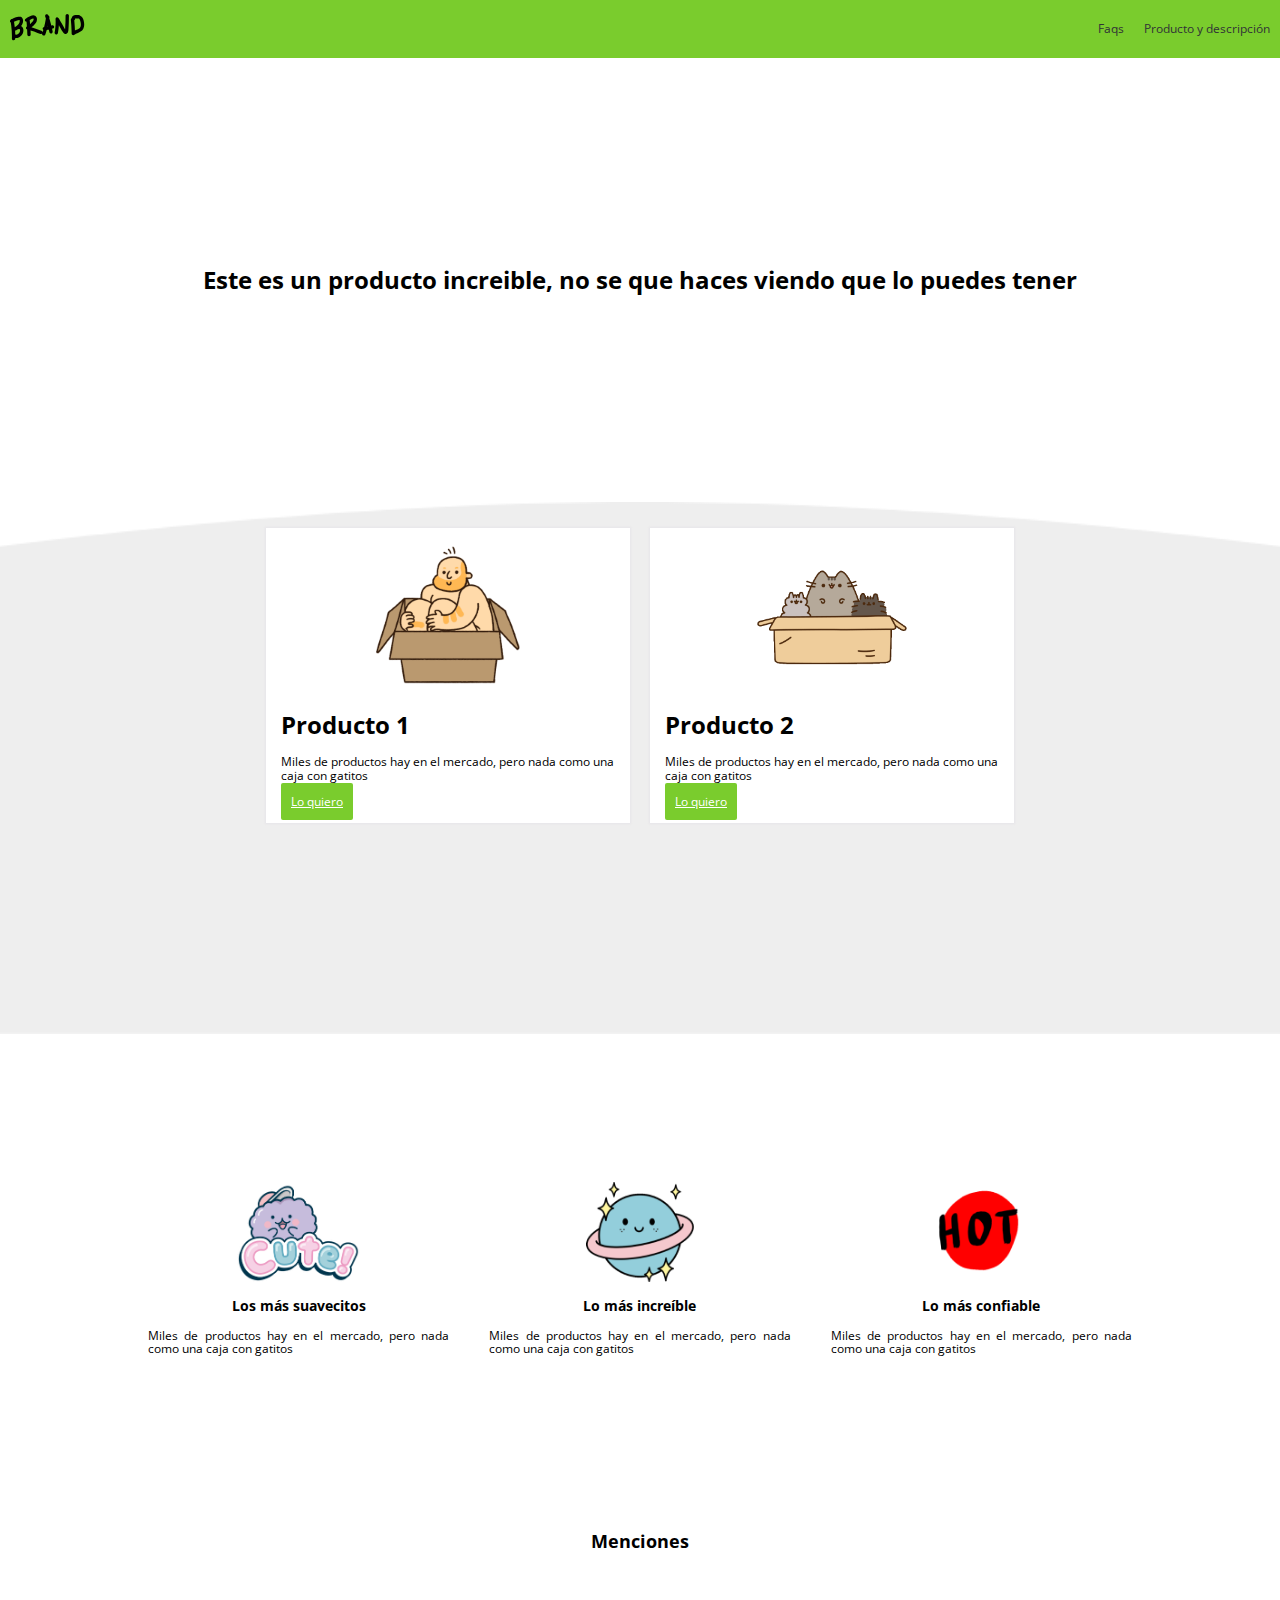
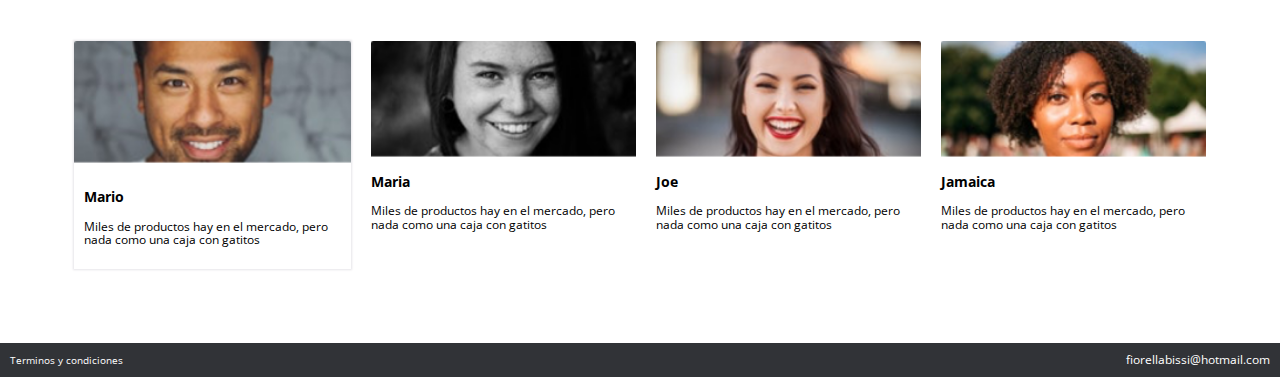
==== index.html @ ae4dc336 "Proyecto completo" ====
<!DOCTYPE html>
<html lang="es">
<head>
    <meta charset="UTF-8">
    <meta name="viewport" content="width=device-width, initial-scale=1.0">
    <link rel="stylesheet" href="css/animation.css">
    <link rel="stylesheet" href="css/normalize.css">
    <link rel="stylesheet" href="css/estilos.css">
    <link rel="stylesheet" href="css/mobile.css">
    <title>Brand</title>
</head>
<body>
    <!-- Aqui empieza el navbar -->
    <nav class="fadeInDown">
        <div class="brand_image">
            <img  src="images/logo.png" alt="logo">
        </div>
        <div class="nav_options">
            <ul>
                <li><a href="faqs.html">Faqs</a></li>
                <li><a href="producto.html">Producto y descripción</a></li>
            </ul>
        </div>
    </nav>
    <!-- Aqui termina el navbar -->

    <h1 class="main_section fadeIn">
        Este es  un producto increible, no se que haces viendo que lo puedes tener
    </h1>
    <!-- Inicia Productos -->
    <div class="products">
       <div class="product fadeInUp">
           <div class="content">
               <div class="img_content">
                   <img src="images/box1.png" alt="Producto 1">
               </div>
               <h1>Producto 1</h1>
               <p>Miles de productos hay en el mercado, pero nada 
                como una caja con
                gatitos</p>
                <a href="venta.html" class="main_button">Lo quiero</a>
           </div>
       </div>
       <div class="product fadeInUp">
        <div class="content">
            <div class="img_content">
                <img src="images/box2.png" alt="Producto 2">
            </div>
            <h1>Producto 2</h1>
            <p>Miles de productos hay en el mercado, pero nada 
                como una caja con
                gatitos</p>
            <a href="venta.html" class="main_button">Lo quiero</a>
        </div>
    </div>
    </div>
    <!-- Fin Productos -->
    <!-- Inicio Beneficios -->
    <section class="beneficios">
        <div class="beneficio">
            <div class="content_beneficio">
                <img src="images/b1.png" alt="">
                <h3>Los más suavecitos</h3>
                <p class="text_beneficio">Miles de productos hay en el mercado, pero nada 
                    como una caja con
                    gatitos</p>
            </div>

        </div>
        <div class="beneficio">
            <div class="content_beneficio">
                <img src="images/b2.png" alt="">
                <h3>Lo más increíble</h3>
                <p class="text_beneficio">Miles de productos hay en el mercado, pero nada 
                    como una caja con
                    gatitos</p>
            </div>
        </div>
        <div class="beneficio">
                <div class="content_beneficio">
                    <img src="images/b3.png" alt="">
                    <h3>Lo más confiable</h3>
                    <p class="text_beneficio">Miles de productos hay en el mercado, pero nada 
                    como una caja con
                    gatitos</p>
                </div>
        </div>
    </section>
    <!-- Fin Beneficios -->
    <h2 class="title_menc">
        Menciones
    </h2>
    <!-- Inicio Menciones -->
    <section class="mentions">
        <div class="mention">
            <div class="content_mention">
                <img src="images/p1.png" alt="">
                <div class="text">
                    <h3>Mario</h3>
                    <p>Miles de productos hay en el mercado, pero nada 
                        como una caja con
                        gatitos</p>
                </div>
            </div>
        </div>
        <div class="mention">
                <div class="mention_img">
                    <img src="images/p2.png" alt="">
                </div>
                <h3>Maria</h3>
                <p>Miles de productos hay en el mercado, pero nada 
                    como una caja con
                    gatitos</p>
        </div>
        <div class="mention">
                <div class="mention_img">
                    <img src="images/p3.png" alt="">
                </div>
                <h3>Joe</h3>
                <p>Miles de productos hay en el mercado, pero nada 
                    como una caja con
                    gatitos</p>
        </div>
        <div class="mention">
                <div class="mention_img">
                    <img src="images/p4.png" alt="">
                </div>
                <h3>Jamaica</h3>
                <p>Miles de productos hay en el mercado, pero nada 
                    como una caja con
                    gatitos</p>
        </div>
    </section>
    <!-- Fin Menciones -->
    <!-- Inicio Footer -->
    <footer>
        <a href="#"><small>
            Terminos y condiciones
        </small></a>
        <a href="mailto:fiorellabissi@hotmail.com">fiorellabissi@hotmail.com</a>
    </footer>
    <!-- Fin Footer -->
</body>
</html>
---- css/animation.css ----
.fadeIn{
    -webkit-animation-duration: 4s;
    animation-duration: 4s;
    -webkit-animation-fill-mode: both;
    animation-fill-mode: both;
    -webkit-animation-name: fadeIn;
    animation-name: fadeIn;
}

@keyframes fadeIn {
    from{
        opacity: 0;
    }
    to{
        opacity: 1;
    }
}

.fadeInDown{
    -webkit-animation-duration: 1s;
    animation-duration: 1s;
    -webkit-animation-fill-mode: both;
    animation-fill-mode: both;
    -webkit-animation-name: fadeInDown;
    animation-name: fadeInDown;
}

@keyframes fadeInDown{
    from{
        opacity: 0;
        -webkit-transform: translate3d(0,-100%,0);
        transform: translate3d(0,-100%,0);
    }
    to{
        opacity: 1;
        -webkit-transform: translate3d(0,0,0);
        transform: translate3d(0,0,0);
    }
}

.fadeInUp{
    -webkit-animation-duration: 1s;
    animation-duration: 1s;
    -webkit-animation-fill-mode: both;
    animation-fill-mode: both;
    -webkit-animation-name: fadeInUp;
    animation-name: fadeInUp;
}

@keyframes fadeInUp{
    from{
        opacity: 0;
        -webkit-transform: translate3d(0,100%,0);
        transform: translate3d(0,100%,0);
    }
    to{
        opacity: 1;
        -webkit-transform: translate3d(0,0,0);
        transform: translate3d(0,0,0);
    }
}
---- css/estilos.css ----
@import url('https://fonts.googleapis.com/css2?family=Open+Sans:wght@400;700&display=swap');

/* Variables */
:root{
--green-color:#7ACC2D;
--white-color: #ffffff;
--black-color:#313337;
/* Tipografia */
--normal: 12px;
/* Espaciado */
--space:10px;
/* Box shadow */
--box: 0 0 2px 1px #e6e5e9;
}
/* Variables */

html,body {
    padding: 0px;
    margin: 0px;
    font-size: var(--normal);
    font-family: 'Open Sans', sans-serif;
}

p, label{
    font-size: var(--normal);
}

nav{
    display: flex;
    background-color: var(--green-color);
    padding: var(--space);
    color: var(--white-color);
    justify-content: space-between;
    align-items: center;
}

nav ul{
    display: flex;
}

nav li{
    padding-left: 20px;
    list-style: none;
}

nav li a{
    color: var(--black-color);
    text-decoration: none;
}

nav li a:hover{
    color: var(--white-color);
}


/* Main section */
.main_section{
    padding: 15%;
    text-align: center;
}
/* -------------------------------------------  PRODUCTOS */
.products{
    background-image: url("../images/curve.png");
    max-height: 20px;
    background-size: cover;
    background-position: center top;
    padding: 20%;
    display: flex;
}

.product{
    padding: var(--space);
    margin-top: -240px;
}
.product .content{
    background-color: var(--white-color);
    padding: 15px;
    box-shadow: var(--box);
}

.img_content{
    text-align: center;
}

.main_button{
    background-color: var(--green-color);
    width: 100%;
    padding: var(--space);
    font-size: var(--normal);
    color: var(--white-color);
    border: 0;
    cursor: pointer;
    border-radius: 2px;
}

.main_button:hover{
    background-color: #5e9e22;
}
/* -------------------------------------------  BENEFICIOS */
.beneficios{
    display: flex;
    padding: 10%;
}

.beneficio{
    text-align: center;
    padding: 20px;
}

.beneficio img{
    max-height: 100px;
}

.text_beneficio{
    text-align: justify;
}

/* -------------------------------------------  MENTIONS */

.mentions{
    display: flex;
    padding: 5%;
}

.mention img{
    width: 100%;
}

.mention{
    padding: var(--space);
}

h2.title_menc{
    text-align: center;
}

.content_mention{
    box-shadow: var(--box);
}

.mention .text{
    padding: var(--space);
}

/* -------------------------------------------  VENTA */

.modulo_pago{
    background-color: var(--white-color);
    box-shadow: var(--box);
    padding: var(--space);
}

.modulo_pago_images{
    max-width: 150px;
    text-align: center;
    width: 100%;
    margin: auto;
}

.data{
   margin-top: var(--space); 
   width: 100%;
   height: 35px;
   border-radius: 2px;
   border: 1px solid var(--black-color);
   box-sizing: border-box;
}

.modulo_pago .main_button{
    margin-top: 10px;
}

/* -------------------------------------------  FAQS */

.content_faqs{
    padding: 10%;
}

.faqs_titulo{
    padding-bottom: var(--space);
}

.titulo_ppal_faqs{
    padding-bottom: 40px;
}
/* -------------------------------------------  FOOTER */
footer{
    display: flex;
    justify-content: space-between;
    font-size: var(--normal);
    background-color: var(--black-color);
    padding: var(--space);
    color: var(--white-color);
}

footer a {
    color: var(--white-color);
    text-decoration: none;
}

footer a:hover{
    color: darkgrey;
}
---- css/mobile.css ----
@media (max-width: 600px) {

   .products{
       display: inherit;
       height: auto;
   }
   .product{
       margin-top: auto;
   }
   .main_section{
    padding: 4%;
   }
   .beneficios .mentions{
       display: inherit;
   }
}
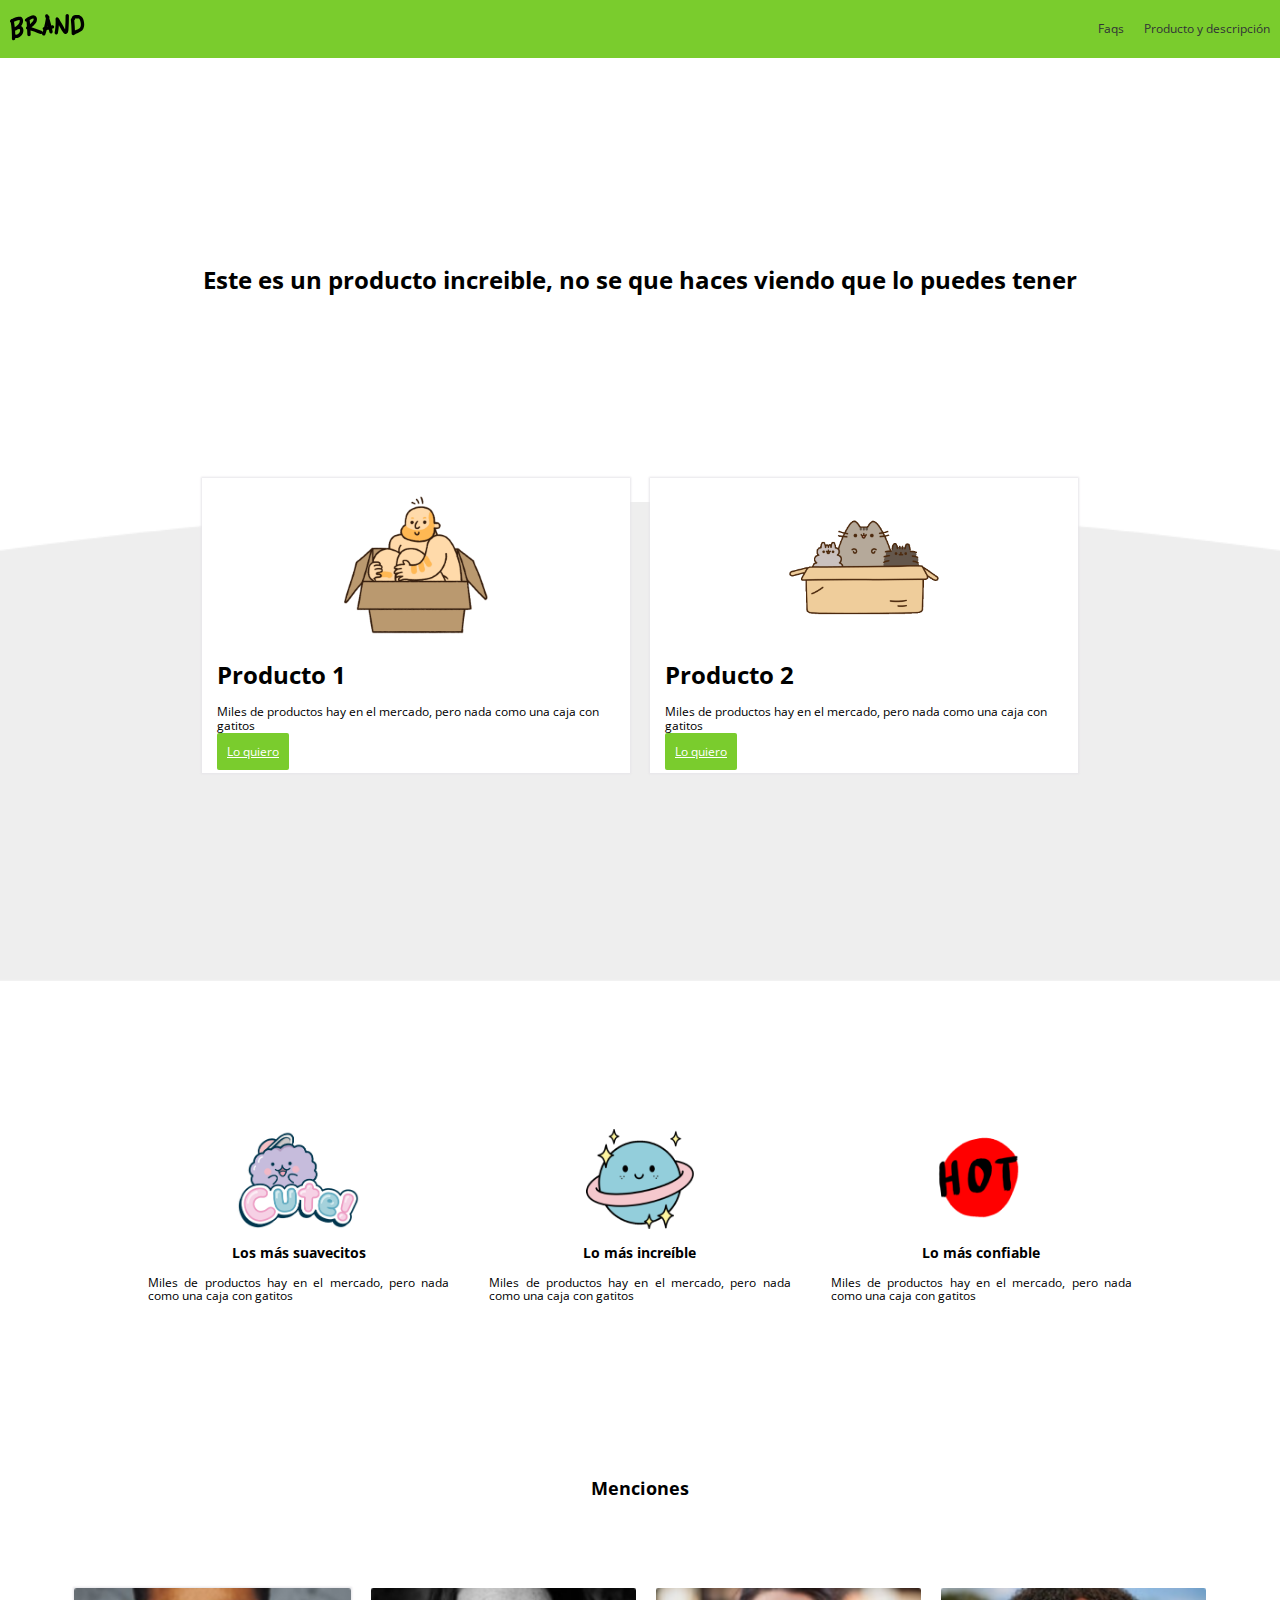
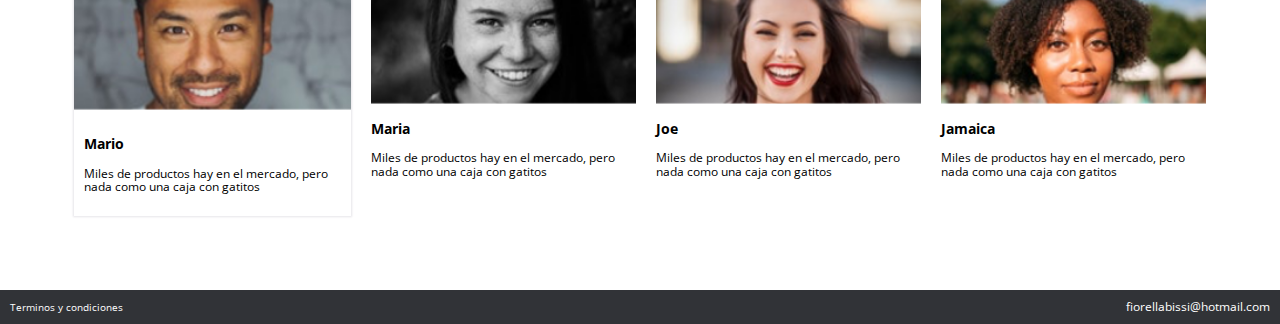
==== commit b942457f: "Mejoras en Css" ====
--- a/index.html
+++ b/index.html
@@ -3,11 +3,12 @@
 <head>
     <meta charset="UTF-8">
     <meta name="viewport" content="width=device-width, initial-scale=1.0">
-    <link rel="stylesheet" href="css/animation.css">
+    <meta name="description" content="Este es un sitio de producto genial">
     <link rel="stylesheet" href="css/normalize.css">
     <link rel="stylesheet" href="css/estilos.css">
     <link rel="stylesheet" href="css/mobile.css">
-    <title>Brand</title>
+    <link rel="stylesheet" href="css/animation.css">
+    <title>BRAND📦 </title>
 </head>
 <body>
     <!-- Aqui empieza el navbar -->
@@ -27,7 +28,7 @@
     <h1 class="main_section fadeIn">
         Este es  un producto increible, no se que haces viendo que lo puedes tener
     </h1>
-    <!-- Inicia Productos -->
+    <!-- Inicio Productos -->
     <div class="products">
        <div class="product fadeInUp">
            <div class="content">
--- a/css/estilos.css
+++ b/css/estilos.css
@@ -61,16 +61,17 @@
 /* -------------------------------------------  PRODUCTOS */
 .products{
     background-image: url("../images/curve.png");
-    max-height: 20px;
+    padding: 15%;
+    background-position: center top;
+    background-repeat: no-repeat;
+    display: flex;
+    height: 95px;
     background-size: cover;
-    background-position: center top;
-    padding: 20%;
-    display: flex;
 }
 
 .product{
     padding: var(--space);
-    margin-top: -240px;
+    margin-top: -226px;
 }
 .product .content{
     background-color: var(--white-color);
--- a/css/mobile.css
+++ b/css/mobile.css
@@ -1,16 +1,23 @@
-@media (max-width: 600px) {
+@media (max-width: 650px) {
+
+    .main_section{
+        padding: 5%;
+       }
 
    .products{
-       display: inherit;
+       display: block;
        height: auto;
+       padding: 5%;
    }
    .product{
        margin-top: auto;
    }
-   .main_section{
-    padding: 4%;
+   
+   .beneficios{
+       display: initial;
    }
-   .beneficios .mentions{
-       display: inherit;
+
+   .mentions{
+       display: initial;
    }
 }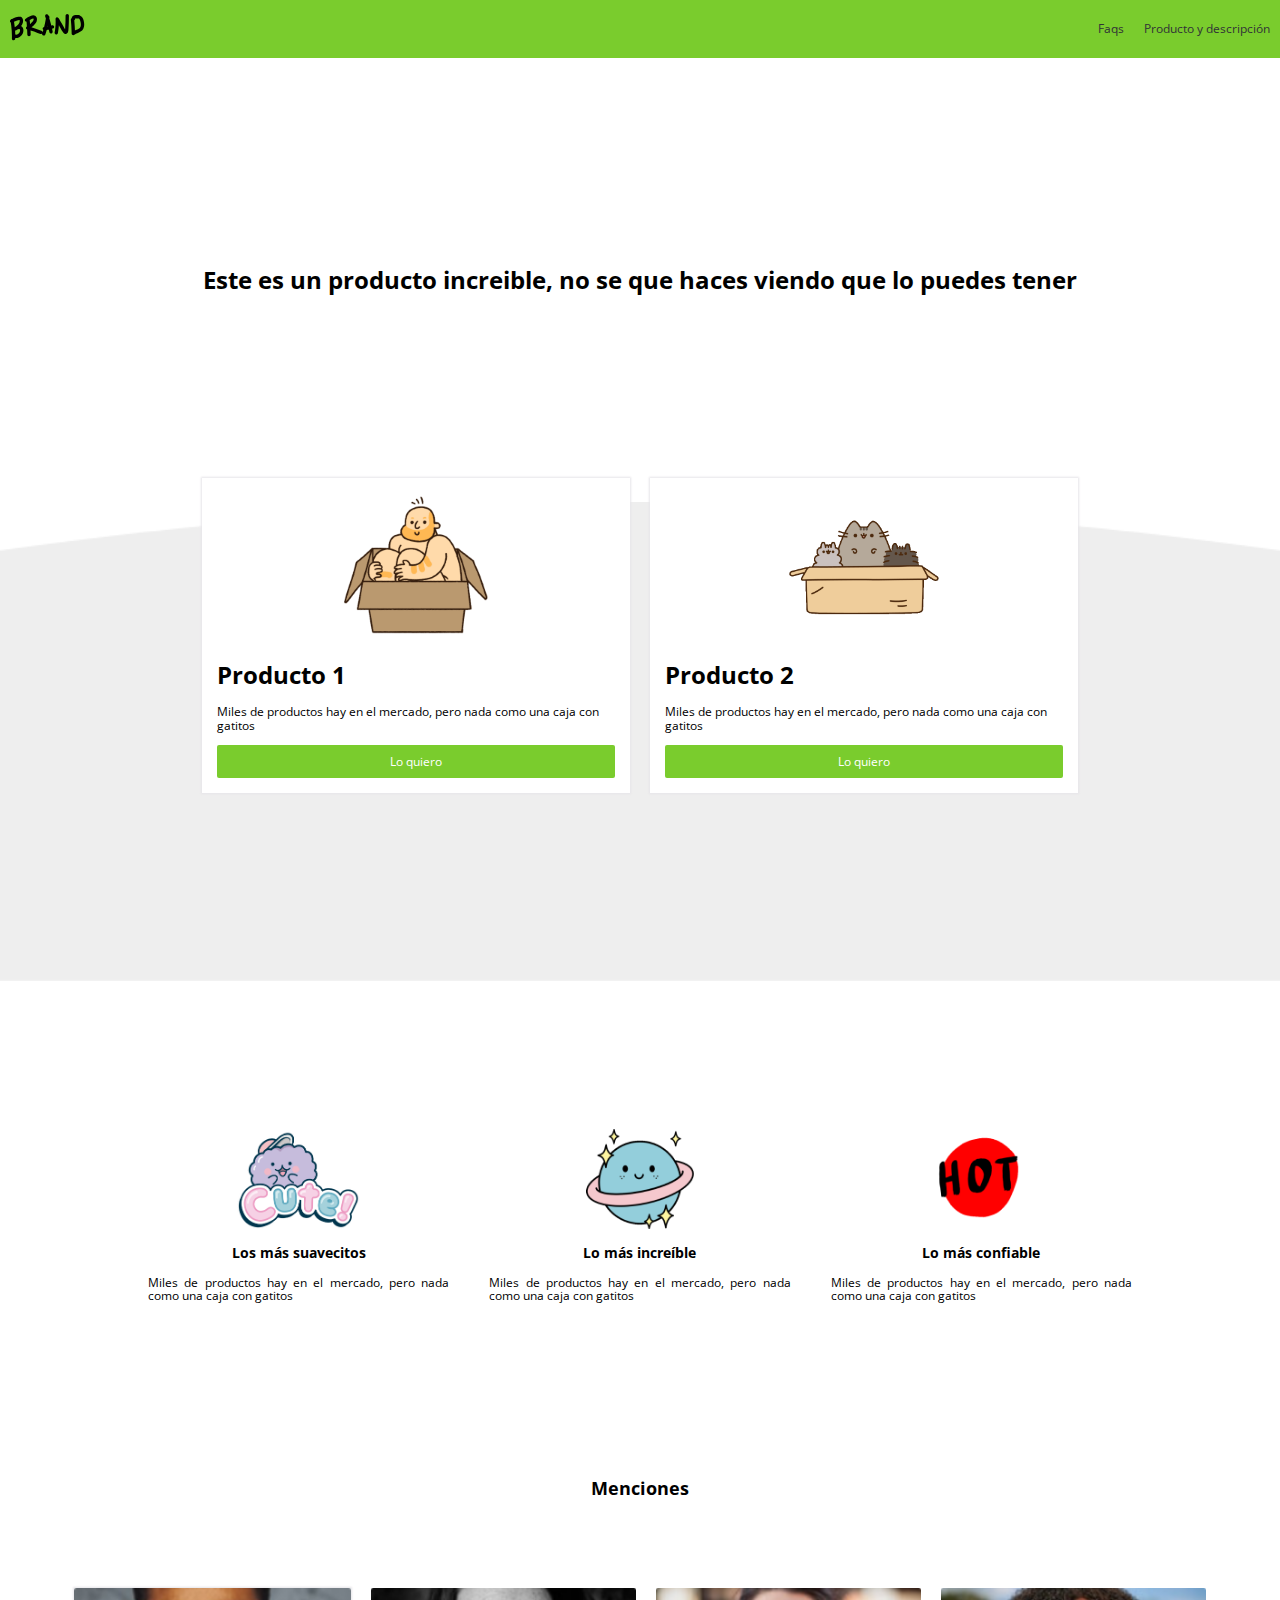
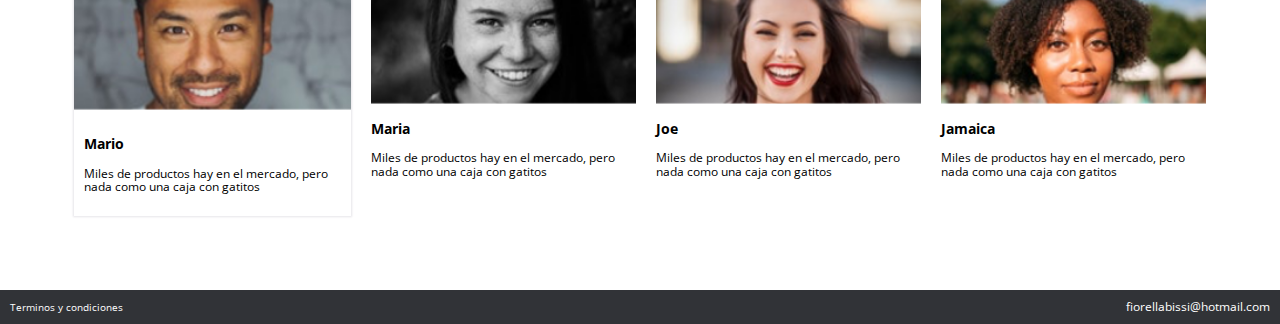
==== commit 3b1276b1: "Mas mejoras en css" ====
--- a/index.html
+++ b/index.html
@@ -39,7 +39,7 @@
                <p>Miles de productos hay en el mercado, pero nada 
                 como una caja con
                 gatitos</p>
-                <a href="venta.html" class="main_button">Lo quiero</a>
+                <a href="venta.html"><button class="main_button">Lo quiero</button></a>
            </div>
        </div>
        <div class="product fadeInUp">
@@ -51,7 +51,7 @@
             <p>Miles de productos hay en el mercado, pero nada 
                 como una caja con
                 gatitos</p>
-            <a href="venta.html" class="main_button">Lo quiero</a>
+            <a href="venta.html"><button class="main_button">Lo quiero</button></a>
         </div>
     </div>
     </div>
